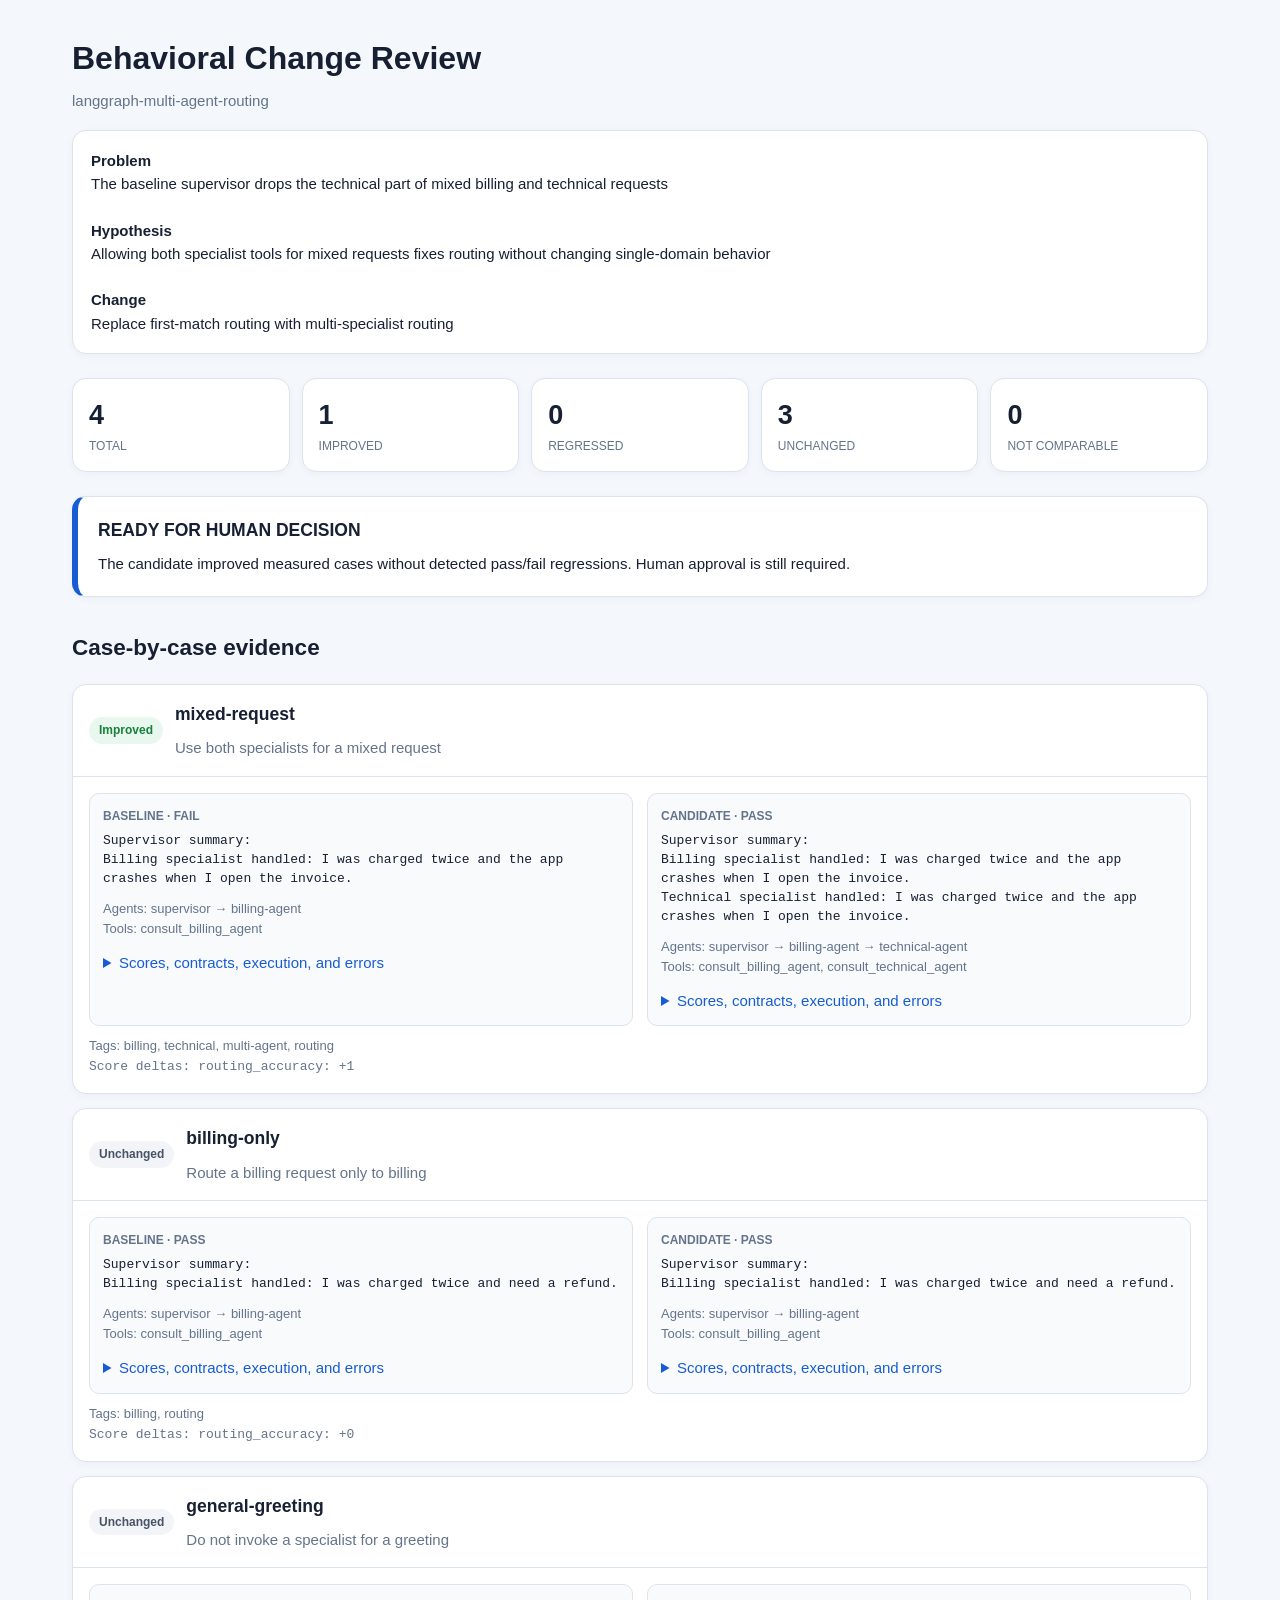
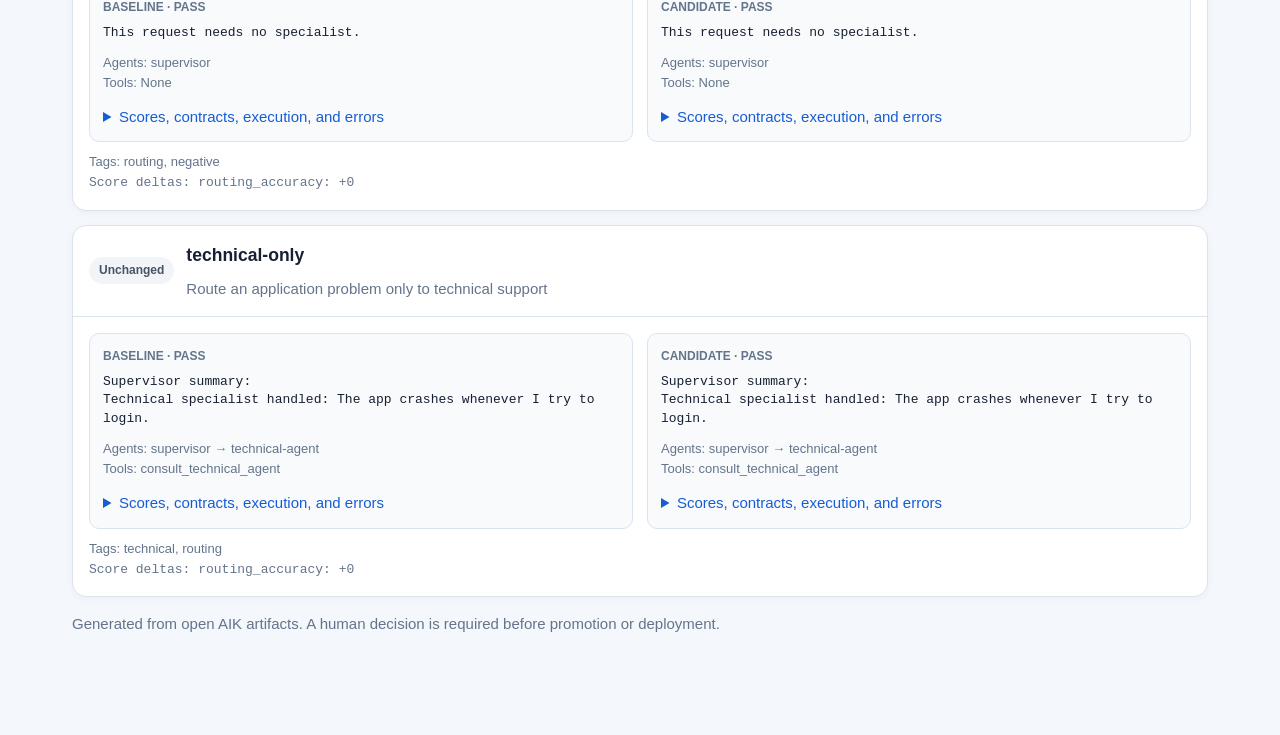
==== examples/langgraph-multi-agent/case/review.html @ 796b9e9d "feat: add LangGraph multi-agent demo" ====
<!doctype html>
<html lang="en"><head><meta charset="utf-8"><meta name="viewport" content="width=device-width,initial-scale=1">
<title>AIK Review · langgraph-multi-agent-routing</title><style>:root{color-scheme:light;--bg:#f4f7fb;--card:#fff;--ink:#172033;--muted:#64748b;--line:#dbe3ef;--green:#16803c;--green-bg:#e9f8ee;--red:#b42318;--red-bg:#fff0ee;--blue:#175cd3;--blue-bg:#eef4ff;--gray:#475467;--gray-bg:#f2f4f7;--amber:#b54708;--amber-bg:#fff6e6}*{box-sizing:border-box}body{margin:0;background:var(--bg);color:var(--ink);font:15px/1.55 Inter,Segoe UI,Arial,sans-serif}.wrap{max-width:1180px;margin:0 auto;padding:34px 22px 70px}h1{font-size:32px;margin:0 0 5px}h2{margin-top:34px}h3{margin:0 0 8px}.sub{color:var(--muted)}.cards{display:grid;grid-template-columns:repeat(5,1fr);gap:12px;margin:24px 0}.card,.case,.context,.recommend{background:var(--card);border:1px solid var(--line);border-radius:14px;box-shadow:0 2px 8px #102a430a}.card{padding:16px}.num{font-size:27px;font-weight:750}.label{font-size:12px;text-transform:uppercase;color:var(--muted)}.recommend{padding:20px;border-left:6px solid var(--blue)}.context{padding:18px;margin:18px 0}.case{margin:14px 0;overflow:hidden}.case-head{display:flex;gap:12px;align-items:center;padding:16px;border-bottom:1px solid var(--line)}.case-body{padding:16px}.badge{display:inline-block;border-radius:999px;padding:4px 10px;font-size:12px;font-weight:700}.improved{color:var(--green);background:var(--green-bg)}.regressed{color:var(--red);background:var(--red-bg)}.unchanged{color:var(--gray);background:var(--gray-bg)}.not_comparable{color:var(--amber);background:var(--amber-bg)}.grid{display:grid;grid-template-columns:1fr 1fr;gap:14px}.pane{background:#f8fafc;border:1px solid var(--line);border-radius:10px;padding:13px;min-width:0}.pane-title{font-size:12px;font-weight:700;color:var(--muted);text-transform:uppercase;margin-bottom:7px}pre{white-space:pre-wrap;word-break:break-word;margin:0;font:13px/1.45 ui-monospace,SFMono-Regular,Consolas,monospace}.meta{font-size:13px;color:var(--muted);margin-top:10px}.warning{color:var(--amber);background:var(--amber-bg);padding:8px 10px;border-radius:8px;margin-top:9px}.delta{font-family:ui-monospace,Consolas,monospace;font-size:13px}details{margin-top:12px}summary{cursor:pointer;color:var(--blue)}@media(max-width:760px){.cards{grid-template-columns:repeat(2,1fr)}.grid{grid-template-columns:1fr}}
</style></head>
<body><main class="wrap"><h1>Behavioral Change Review</h1><div class="sub">langgraph-multi-agent-routing</div>
<div class="context"><strong>Problem</strong><br>The baseline supervisor drops the technical part of mixed billing and technical requests<br><br>
<strong>Hypothesis</strong><br>Allowing both specialist tools for mixed requests fixes routing without changing single-domain behavior<br><br>
<strong>Change</strong><br>Replace first-match routing with multi-specialist routing</div>
<div class="cards"><div class="card"><div class="num">4</div><div class="label">total</div></div><div class="card"><div class="num">1</div><div class="label">Improved</div></div><div class="card"><div class="num">0</div><div class="label">Regressed</div></div><div class="card"><div class="num">3</div><div class="label">Unchanged</div></div><div class="card"><div class="num">0</div><div class="label">Not comparable</div></div></div>
<div class="recommend"><h3>READY FOR HUMAN DECISION</h3>The candidate improved measured cases without detected pass/fail regressions. Human approval is still required.</div>
<h2>Case-by-case evidence</h2><section class="case"><div class="case-head"><span class="badge improved">Improved</span><div><h3>mixed-request</h3><div class="sub">Use both specialists for a mixed request</div></div></div><div class="case-body"><div class="grid"><div class="pane"><div class="pane-title">Baseline · FAIL</div><pre>Supervisor summary:
Billing specialist handled: I was charged twice and the app crashes when I open the invoice.</pre><div class="meta">Agents: supervisor → billing-agent<br>Tools: consult_billing_agent</div><details><summary>Scores, contracts, execution, and errors</summary><pre>{
  &quot;scores&quot;: {
    &quot;routing_accuracy&quot;: 0.0
  },
  &quot;contracts&quot;: {
    &quot;forbidden-agents-avoided&quot;: &quot;pass&quot;,
    &quot;required-agents-called&quot;: &quot;fail&quot;
  },
  &quot;execution&quot;: {
    &quot;duration_ms&quot;: 1969,
    &quot;exit_code&quot;: 0
  },
  &quot;error&quot;: null
}</pre></details></div><div class="pane"><div class="pane-title">Candidate · PASS</div><pre>Supervisor summary:
Billing specialist handled: I was charged twice and the app crashes when I open the invoice.
Technical specialist handled: I was charged twice and the app crashes when I open the invoice.</pre><div class="meta">Agents: supervisor → billing-agent → technical-agent<br>Tools: consult_billing_agent, consult_technical_agent</div><details><summary>Scores, contracts, execution, and errors</summary><pre>{
  &quot;scores&quot;: {
    &quot;routing_accuracy&quot;: 1.0
  },
  &quot;contracts&quot;: {
    &quot;forbidden-agents-avoided&quot;: &quot;pass&quot;,
    &quot;required-agents-called&quot;: &quot;pass&quot;
  },
  &quot;execution&quot;: {
    &quot;duration_ms&quot;: 1523,
    &quot;exit_code&quot;: 0
  },
  &quot;error&quot;: null
}</pre></details></div></div><div class="meta">Tags: billing, technical, multi-agent, routing<br><span class="delta">Score deltas: routing_accuracy: +1</span></div></div></section><section class="case"><div class="case-head"><span class="badge unchanged">Unchanged</span><div><h3>billing-only</h3><div class="sub">Route a billing request only to billing</div></div></div><div class="case-body"><div class="grid"><div class="pane"><div class="pane-title">Baseline · PASS</div><pre>Supervisor summary:
Billing specialist handled: I was charged twice and need a refund.</pre><div class="meta">Agents: supervisor → billing-agent<br>Tools: consult_billing_agent</div><details><summary>Scores, contracts, execution, and errors</summary><pre>{
  &quot;scores&quot;: {
    &quot;routing_accuracy&quot;: 1.0
  },
  &quot;contracts&quot;: {
    &quot;forbidden-agents-avoided&quot;: &quot;pass&quot;,
    &quot;required-agents-called&quot;: &quot;pass&quot;
  },
  &quot;execution&quot;: {
    &quot;duration_ms&quot;: 1975,
    &quot;exit_code&quot;: 0
  },
  &quot;error&quot;: null
}</pre></details></div><div class="pane"><div class="pane-title">Candidate · PASS</div><pre>Supervisor summary:
Billing specialist handled: I was charged twice and need a refund.</pre><div class="meta">Agents: supervisor → billing-agent<br>Tools: consult_billing_agent</div><details><summary>Scores, contracts, execution, and errors</summary><pre>{
  &quot;scores&quot;: {
    &quot;routing_accuracy&quot;: 1.0
  },
  &quot;contracts&quot;: {
    &quot;forbidden-agents-avoided&quot;: &quot;pass&quot;,
    &quot;required-agents-called&quot;: &quot;pass&quot;
  },
  &quot;execution&quot;: {
    &quot;duration_ms&quot;: 1541,
    &quot;exit_code&quot;: 0
  },
  &quot;error&quot;: null
}</pre></details></div></div><div class="meta">Tags: billing, routing<br><span class="delta">Score deltas: routing_accuracy: +0</span></div></div></section><section class="case"><div class="case-head"><span class="badge unchanged">Unchanged</span><div><h3>general-greeting</h3><div class="sub">Do not invoke a specialist for a greeting</div></div></div><div class="case-body"><div class="grid"><div class="pane"><div class="pane-title">Baseline · PASS</div><pre>This request needs no specialist.</pre><div class="meta">Agents: supervisor<br>Tools: None</div><details><summary>Scores, contracts, execution, and errors</summary><pre>{
  &quot;scores&quot;: {
    &quot;routing_accuracy&quot;: 1.0
  },
  &quot;contracts&quot;: {
    &quot;forbidden-agents-avoided&quot;: &quot;pass&quot;,
    &quot;required-agents-called&quot;: &quot;pass&quot;
  },
  &quot;execution&quot;: {
    &quot;duration_ms&quot;: 1737,
    &quot;exit_code&quot;: 0
  },
  &quot;error&quot;: null
}</pre></details></div><div class="pane"><div class="pane-title">Candidate · PASS</div><pre>This request needs no specialist.</pre><div class="meta">Agents: supervisor<br>Tools: None</div><details><summary>Scores, contracts, execution, and errors</summary><pre>{
  &quot;scores&quot;: {
    &quot;routing_accuracy&quot;: 1.0
  },
  &quot;contracts&quot;: {
    &quot;forbidden-agents-avoided&quot;: &quot;pass&quot;,
    &quot;required-agents-called&quot;: &quot;pass&quot;
  },
  &quot;execution&quot;: {
    &quot;duration_ms&quot;: 1519,
    &quot;exit_code&quot;: 0
  },
  &quot;error&quot;: null
}</pre></details></div></div><div class="meta">Tags: routing, negative<br><span class="delta">Score deltas: routing_accuracy: +0</span></div></div></section><section class="case"><div class="case-head"><span class="badge unchanged">Unchanged</span><div><h3>technical-only</h3><div class="sub">Route an application problem only to technical support</div></div></div><div class="case-body"><div class="grid"><div class="pane"><div class="pane-title">Baseline · PASS</div><pre>Supervisor summary:
Technical specialist handled: The app crashes whenever I try to login.</pre><div class="meta">Agents: supervisor → technical-agent<br>Tools: consult_technical_agent</div><details><summary>Scores, contracts, execution, and errors</summary><pre>{
  &quot;scores&quot;: {
    &quot;routing_accuracy&quot;: 1.0
  },
  &quot;contracts&quot;: {
    &quot;forbidden-agents-avoided&quot;: &quot;pass&quot;,
    &quot;required-agents-called&quot;: &quot;pass&quot;
  },
  &quot;execution&quot;: {
    &quot;duration_ms&quot;: 2164,
    &quot;exit_code&quot;: 0
  },
  &quot;error&quot;: null
}</pre></details></div><div class="pane"><div class="pane-title">Candidate · PASS</div><pre>Supervisor summary:
Technical specialist handled: The app crashes whenever I try to login.</pre><div class="meta">Agents: supervisor → technical-agent<br>Tools: consult_technical_agent</div><details><summary>Scores, contracts, execution, and errors</summary><pre>{
  &quot;scores&quot;: {
    &quot;routing_accuracy&quot;: 1.0
  },
  &quot;contracts&quot;: {
    &quot;forbidden-agents-avoided&quot;: &quot;pass&quot;,
    &quot;required-agents-called&quot;: &quot;pass&quot;
  },
  &quot;execution&quot;: {
    &quot;duration_ms&quot;: 1543,
    &quot;exit_code&quot;: 0
  },
  &quot;error&quot;: null
}</pre></details></div></div><div class="meta">Tags: technical, routing<br><span class="delta">Score deltas: routing_accuracy: +0</span></div></div></section>
<p class="sub">Generated from open AIK artifacts. A human decision is required before promotion or deployment.</p>
</main></body></html>
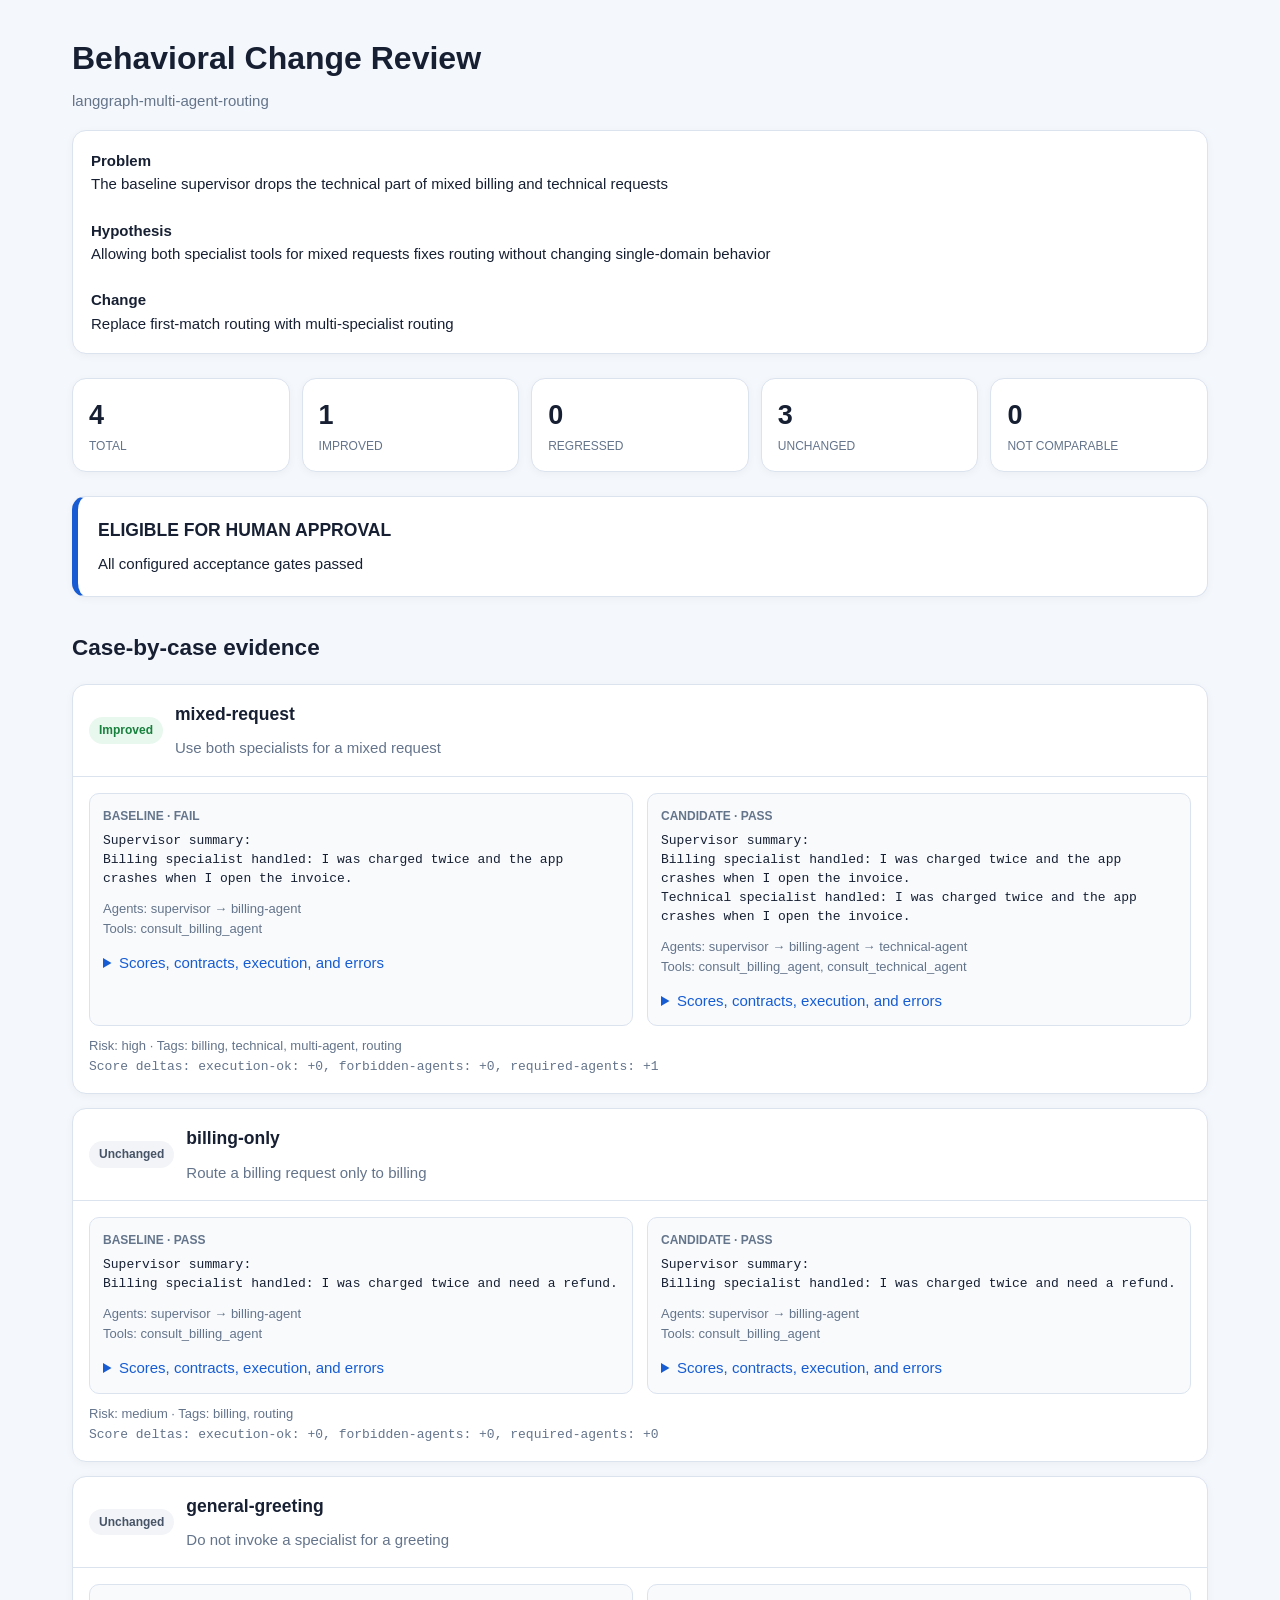
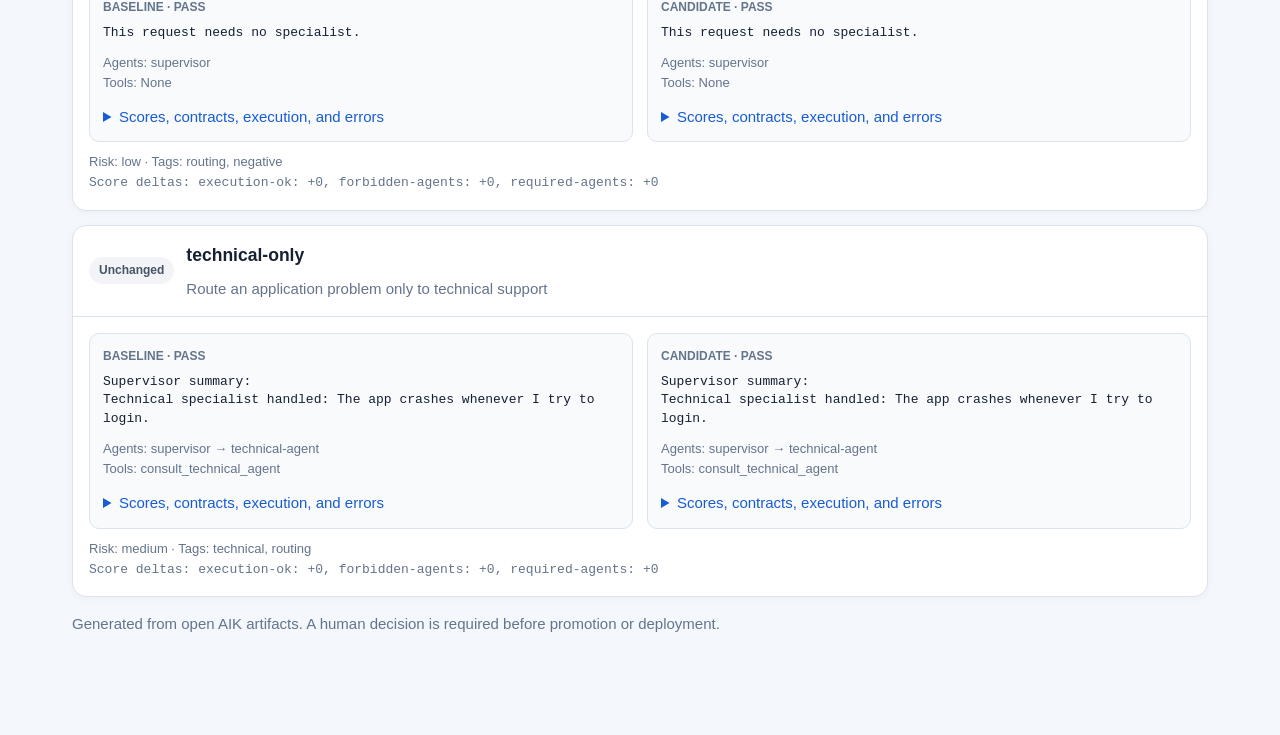
==== commit 25ea8879: "feat: add independent evaluation and acceptance gates" ====
--- a/examples/langgraph-multi-agent/case/review.html
+++ b/examples/langgraph-multi-agent/case/review.html
@@ -7,118 +7,576 @@
 <strong>Hypothesis</strong><br>Allowing both specialist tools for mixed requests fixes routing without changing single-domain behavior<br><br>
 <strong>Change</strong><br>Replace first-match routing with multi-specialist routing</div>
 <div class="cards"><div class="card"><div class="num">4</div><div class="label">total</div></div><div class="card"><div class="num">1</div><div class="label">Improved</div></div><div class="card"><div class="num">0</div><div class="label">Regressed</div></div><div class="card"><div class="num">3</div><div class="label">Unchanged</div></div><div class="card"><div class="num">0</div><div class="label">Not comparable</div></div></div>
-<div class="recommend"><h3>READY FOR HUMAN DECISION</h3>The candidate improved measured cases without detected pass/fail regressions. Human approval is still required.</div>
+<div class="recommend"><h3>ELIGIBLE FOR HUMAN APPROVAL</h3>All configured acceptance gates passed</div>
 <h2>Case-by-case evidence</h2><section class="case"><div class="case-head"><span class="badge improved">Improved</span><div><h3>mixed-request</h3><div class="sub">Use both specialists for a mixed request</div></div></div><div class="case-body"><div class="grid"><div class="pane"><div class="pane-title">Baseline · FAIL</div><pre>Supervisor summary:
 Billing specialist handled: I was charged twice and the app crashes when I open the invoice.</pre><div class="meta">Agents: supervisor → billing-agent<br>Tools: consult_billing_agent</div><details><summary>Scores, contracts, execution, and errors</summary><pre>{
   &quot;scores&quot;: {
-    &quot;routing_accuracy&quot;: 0.0
-  },
-  &quot;contracts&quot;: {
-    &quot;forbidden-agents-avoided&quot;: &quot;pass&quot;,
-    &quot;required-agents-called&quot;: &quot;fail&quot;
-  },
-  &quot;execution&quot;: {
-    &quot;duration_ms&quot;: 1969,
-    &quot;exit_code&quot;: 0
-  },
-  &quot;error&quot;: null
+    &quot;execution-ok&quot;: 1.0,
+    &quot;forbidden-agents&quot;: 1.0,
+    &quot;required-agents&quot;: 0.0
+  },
+  &quot;contracts&quot;: {
+    &quot;execution-ok&quot;: &quot;pass&quot;,
+    &quot;forbidden-agents&quot;: &quot;pass&quot;,
+    &quot;required-agents&quot;: &quot;fail&quot;
+  },
+  &quot;execution&quot;: {
+    &quot;duration_ms&quot;: 3640,
+    &quot;exit_code&quot;: 0
+  },
+  &quot;error&quot;: null,
+  &quot;evaluations&quot;: [
+    {
+      &quot;evaluator_id&quot;: &quot;execution-ok&quot;,
+      &quot;evaluator_version&quot;: &quot;1&quot;,
+      &quot;evidence&quot;: {
+        &quot;error&quot;: null
+      },
+      &quot;kind&quot;: &quot;deterministic&quot;,
+      &quot;reason&quot;: &quot;Execution completed&quot;,
+      &quot;score&quot;: 1.0,
+      &quot;status&quot;: &quot;pass&quot;
+    },
+    {
+      &quot;evaluator_id&quot;: &quot;required-agents&quot;,
+      &quot;evaluator_version&quot;: &quot;1&quot;,
+      &quot;evidence&quot;: {
+        &quot;expected&quot;: [
+          &quot;billing-agent&quot;,
+          &quot;technical-agent&quot;
+        ],
+        &quot;observed&quot;: [
+          &quot;supervisor&quot;,
+          &quot;billing-agent&quot;
+        ]
+      },
+      &quot;kind&quot;: &quot;deterministic&quot;,
+      &quot;reason&quot;: &quot;Required values missing: technical-agent&quot;,
+      &quot;score&quot;: 0.0,
+      &quot;status&quot;: &quot;fail&quot;
+    },
+    {
+      &quot;evaluator_id&quot;: &quot;forbidden-agents&quot;,
+      &quot;evaluator_version&quot;: &quot;1&quot;,
+      &quot;evidence&quot;: {
+        &quot;expected&quot;: [],
+        &quot;observed&quot;: [
+          &quot;supervisor&quot;,
+          &quot;billing-agent&quot;
+        ]
+      },
+      &quot;kind&quot;: &quot;deterministic&quot;,
+      &quot;reason&quot;: &quot;Contract satisfied&quot;,
+      &quot;score&quot;: 1.0,
+      &quot;status&quot;: &quot;pass&quot;
+    },
+    {
+      &quot;evaluator_id&quot;: &quot;task-completion&quot;,
+      &quot;evaluator_version&quot;: &quot;1&quot;,
+      &quot;evidence&quot;: {},
+      &quot;kind&quot;: &quot;semantic&quot;,
+      &quot;reason&quot;: &quot;Optional semantic evaluator skipped; no judge command supplied&quot;,
+      &quot;status&quot;: &quot;not_applicable&quot;
+    }
+  ]
 }</pre></details></div><div class="pane"><div class="pane-title">Candidate · PASS</div><pre>Supervisor summary:
 Billing specialist handled: I was charged twice and the app crashes when I open the invoice.
 Technical specialist handled: I was charged twice and the app crashes when I open the invoice.</pre><div class="meta">Agents: supervisor → billing-agent → technical-agent<br>Tools: consult_billing_agent, consult_technical_agent</div><details><summary>Scores, contracts, execution, and errors</summary><pre>{
   &quot;scores&quot;: {
-    &quot;routing_accuracy&quot;: 1.0
-  },
-  &quot;contracts&quot;: {
-    &quot;forbidden-agents-avoided&quot;: &quot;pass&quot;,
-    &quot;required-agents-called&quot;: &quot;pass&quot;
-  },
-  &quot;execution&quot;: {
-    &quot;duration_ms&quot;: 1523,
-    &quot;exit_code&quot;: 0
-  },
-  &quot;error&quot;: null
-}</pre></details></div></div><div class="meta">Tags: billing, technical, multi-agent, routing<br><span class="delta">Score deltas: routing_accuracy: +1</span></div></div></section><section class="case"><div class="case-head"><span class="badge unchanged">Unchanged</span><div><h3>billing-only</h3><div class="sub">Route a billing request only to billing</div></div></div><div class="case-body"><div class="grid"><div class="pane"><div class="pane-title">Baseline · PASS</div><pre>Supervisor summary:
+    &quot;execution-ok&quot;: 1.0,
+    &quot;forbidden-agents&quot;: 1.0,
+    &quot;required-agents&quot;: 1.0
+  },
+  &quot;contracts&quot;: {
+    &quot;execution-ok&quot;: &quot;pass&quot;,
+    &quot;forbidden-agents&quot;: &quot;pass&quot;,
+    &quot;required-agents&quot;: &quot;pass&quot;
+  },
+  &quot;execution&quot;: {
+    &quot;duration_ms&quot;: 5660,
+    &quot;exit_code&quot;: 0
+  },
+  &quot;error&quot;: null,
+  &quot;evaluations&quot;: [
+    {
+      &quot;evaluator_id&quot;: &quot;execution-ok&quot;,
+      &quot;evaluator_version&quot;: &quot;1&quot;,
+      &quot;evidence&quot;: {
+        &quot;error&quot;: null
+      },
+      &quot;kind&quot;: &quot;deterministic&quot;,
+      &quot;reason&quot;: &quot;Execution completed&quot;,
+      &quot;score&quot;: 1.0,
+      &quot;status&quot;: &quot;pass&quot;
+    },
+    {
+      &quot;evaluator_id&quot;: &quot;required-agents&quot;,
+      &quot;evaluator_version&quot;: &quot;1&quot;,
+      &quot;evidence&quot;: {
+        &quot;expected&quot;: [
+          &quot;billing-agent&quot;,
+          &quot;technical-agent&quot;
+        ],
+        &quot;observed&quot;: [
+          &quot;supervisor&quot;,
+          &quot;billing-agent&quot;,
+          &quot;technical-agent&quot;
+        ]
+      },
+      &quot;kind&quot;: &quot;deterministic&quot;,
+      &quot;reason&quot;: &quot;Contract satisfied&quot;,
+      &quot;score&quot;: 1.0,
+      &quot;status&quot;: &quot;pass&quot;
+    },
+    {
+      &quot;evaluator_id&quot;: &quot;forbidden-agents&quot;,
+      &quot;evaluator_version&quot;: &quot;1&quot;,
+      &quot;evidence&quot;: {
+        &quot;expected&quot;: [],
+        &quot;observed&quot;: [
+          &quot;supervisor&quot;,
+          &quot;billing-agent&quot;,
+          &quot;technical-agent&quot;
+        ]
+      },
+      &quot;kind&quot;: &quot;deterministic&quot;,
+      &quot;reason&quot;: &quot;Contract satisfied&quot;,
+      &quot;score&quot;: 1.0,
+      &quot;status&quot;: &quot;pass&quot;
+    },
+    {
+      &quot;evaluator_id&quot;: &quot;task-completion&quot;,
+      &quot;evaluator_version&quot;: &quot;1&quot;,
+      &quot;evidence&quot;: {},
+      &quot;kind&quot;: &quot;semantic&quot;,
+      &quot;reason&quot;: &quot;Optional semantic evaluator skipped; no judge command supplied&quot;,
+      &quot;status&quot;: &quot;not_applicable&quot;
+    }
+  ]
+}</pre></details></div></div><div class="meta">Risk: high · Tags: billing, technical, multi-agent, routing<br><span class="delta">Score deltas: execution-ok: +0, forbidden-agents: +0, required-agents: +1</span></div></div></section><section class="case"><div class="case-head"><span class="badge unchanged">Unchanged</span><div><h3>billing-only</h3><div class="sub">Route a billing request only to billing</div></div></div><div class="case-body"><div class="grid"><div class="pane"><div class="pane-title">Baseline · PASS</div><pre>Supervisor summary:
 Billing specialist handled: I was charged twice and need a refund.</pre><div class="meta">Agents: supervisor → billing-agent<br>Tools: consult_billing_agent</div><details><summary>Scores, contracts, execution, and errors</summary><pre>{
   &quot;scores&quot;: {
-    &quot;routing_accuracy&quot;: 1.0
-  },
-  &quot;contracts&quot;: {
-    &quot;forbidden-agents-avoided&quot;: &quot;pass&quot;,
-    &quot;required-agents-called&quot;: &quot;pass&quot;
-  },
-  &quot;execution&quot;: {
-    &quot;duration_ms&quot;: 1975,
-    &quot;exit_code&quot;: 0
-  },
-  &quot;error&quot;: null
+    &quot;execution-ok&quot;: 1.0,
+    &quot;forbidden-agents&quot;: 1.0,
+    &quot;required-agents&quot;: 1.0
+  },
+  &quot;contracts&quot;: {
+    &quot;execution-ok&quot;: &quot;pass&quot;,
+    &quot;forbidden-agents&quot;: &quot;pass&quot;,
+    &quot;required-agents&quot;: &quot;pass&quot;
+  },
+  &quot;execution&quot;: {
+    &quot;duration_ms&quot;: 3251,
+    &quot;exit_code&quot;: 0
+  },
+  &quot;error&quot;: null,
+  &quot;evaluations&quot;: [
+    {
+      &quot;evaluator_id&quot;: &quot;execution-ok&quot;,
+      &quot;evaluator_version&quot;: &quot;1&quot;,
+      &quot;evidence&quot;: {
+        &quot;error&quot;: null
+      },
+      &quot;kind&quot;: &quot;deterministic&quot;,
+      &quot;reason&quot;: &quot;Execution completed&quot;,
+      &quot;score&quot;: 1.0,
+      &quot;status&quot;: &quot;pass&quot;
+    },
+    {
+      &quot;evaluator_id&quot;: &quot;required-agents&quot;,
+      &quot;evaluator_version&quot;: &quot;1&quot;,
+      &quot;evidence&quot;: {
+        &quot;expected&quot;: [
+          &quot;billing-agent&quot;
+        ],
+        &quot;observed&quot;: [
+          &quot;supervisor&quot;,
+          &quot;billing-agent&quot;
+        ]
+      },
+      &quot;kind&quot;: &quot;deterministic&quot;,
+      &quot;reason&quot;: &quot;Contract satisfied&quot;,
+      &quot;score&quot;: 1.0,
+      &quot;status&quot;: &quot;pass&quot;
+    },
+    {
+      &quot;evaluator_id&quot;: &quot;forbidden-agents&quot;,
+      &quot;evaluator_version&quot;: &quot;1&quot;,
+      &quot;evidence&quot;: {
+        &quot;expected&quot;: [
+          &quot;technical-agent&quot;
+        ],
+        &quot;observed&quot;: [
+          &quot;supervisor&quot;,
+          &quot;billing-agent&quot;
+        ]
+      },
+      &quot;kind&quot;: &quot;deterministic&quot;,
+      &quot;reason&quot;: &quot;Contract satisfied&quot;,
+      &quot;score&quot;: 1.0,
+      &quot;status&quot;: &quot;pass&quot;
+    },
+    {
+      &quot;evaluator_id&quot;: &quot;task-completion&quot;,
+      &quot;evaluator_version&quot;: &quot;1&quot;,
+      &quot;evidence&quot;: {},
+      &quot;kind&quot;: &quot;semantic&quot;,
+      &quot;reason&quot;: &quot;Optional semantic evaluator skipped; no judge command supplied&quot;,
+      &quot;status&quot;: &quot;not_applicable&quot;
+    }
+  ]
 }</pre></details></div><div class="pane"><div class="pane-title">Candidate · PASS</div><pre>Supervisor summary:
 Billing specialist handled: I was charged twice and need a refund.</pre><div class="meta">Agents: supervisor → billing-agent<br>Tools: consult_billing_agent</div><details><summary>Scores, contracts, execution, and errors</summary><pre>{
   &quot;scores&quot;: {
-    &quot;routing_accuracy&quot;: 1.0
-  },
-  &quot;contracts&quot;: {
-    &quot;forbidden-agents-avoided&quot;: &quot;pass&quot;,
-    &quot;required-agents-called&quot;: &quot;pass&quot;
-  },
-  &quot;execution&quot;: {
-    &quot;duration_ms&quot;: 1541,
-    &quot;exit_code&quot;: 0
-  },
-  &quot;error&quot;: null
-}</pre></details></div></div><div class="meta">Tags: billing, routing<br><span class="delta">Score deltas: routing_accuracy: +0</span></div></div></section><section class="case"><div class="case-head"><span class="badge unchanged">Unchanged</span><div><h3>general-greeting</h3><div class="sub">Do not invoke a specialist for a greeting</div></div></div><div class="case-body"><div class="grid"><div class="pane"><div class="pane-title">Baseline · PASS</div><pre>This request needs no specialist.</pre><div class="meta">Agents: supervisor<br>Tools: None</div><details><summary>Scores, contracts, execution, and errors</summary><pre>{
-  &quot;scores&quot;: {
-    &quot;routing_accuracy&quot;: 1.0
-  },
-  &quot;contracts&quot;: {
-    &quot;forbidden-agents-avoided&quot;: &quot;pass&quot;,
-    &quot;required-agents-called&quot;: &quot;pass&quot;
-  },
-  &quot;execution&quot;: {
-    &quot;duration_ms&quot;: 1737,
-    &quot;exit_code&quot;: 0
-  },
-  &quot;error&quot;: null
+    &quot;execution-ok&quot;: 1.0,
+    &quot;forbidden-agents&quot;: 1.0,
+    &quot;required-agents&quot;: 1.0
+  },
+  &quot;contracts&quot;: {
+    &quot;execution-ok&quot;: &quot;pass&quot;,
+    &quot;forbidden-agents&quot;: &quot;pass&quot;,
+    &quot;required-agents&quot;: &quot;pass&quot;
+  },
+  &quot;execution&quot;: {
+    &quot;duration_ms&quot;: 3321,
+    &quot;exit_code&quot;: 0
+  },
+  &quot;error&quot;: null,
+  &quot;evaluations&quot;: [
+    {
+      &quot;evaluator_id&quot;: &quot;execution-ok&quot;,
+      &quot;evaluator_version&quot;: &quot;1&quot;,
+      &quot;evidence&quot;: {
+        &quot;error&quot;: null
+      },
+      &quot;kind&quot;: &quot;deterministic&quot;,
+      &quot;reason&quot;: &quot;Execution completed&quot;,
+      &quot;score&quot;: 1.0,
+      &quot;status&quot;: &quot;pass&quot;
+    },
+    {
+      &quot;evaluator_id&quot;: &quot;required-agents&quot;,
+      &quot;evaluator_version&quot;: &quot;1&quot;,
+      &quot;evidence&quot;: {
+        &quot;expected&quot;: [
+          &quot;billing-agent&quot;
+        ],
+        &quot;observed&quot;: [
+          &quot;supervisor&quot;,
+          &quot;billing-agent&quot;
+        ]
+      },
+      &quot;kind&quot;: &quot;deterministic&quot;,
+      &quot;reason&quot;: &quot;Contract satisfied&quot;,
+      &quot;score&quot;: 1.0,
+      &quot;status&quot;: &quot;pass&quot;
+    },
+    {
+      &quot;evaluator_id&quot;: &quot;forbidden-agents&quot;,
+      &quot;evaluator_version&quot;: &quot;1&quot;,
+      &quot;evidence&quot;: {
+        &quot;expected&quot;: [
+          &quot;technical-agent&quot;
+        ],
+        &quot;observed&quot;: [
+          &quot;supervisor&quot;,
+          &quot;billing-agent&quot;
+        ]
+      },
+      &quot;kind&quot;: &quot;deterministic&quot;,
+      &quot;reason&quot;: &quot;Contract satisfied&quot;,
+      &quot;score&quot;: 1.0,
+      &quot;status&quot;: &quot;pass&quot;
+    },
+    {
+      &quot;evaluator_id&quot;: &quot;task-completion&quot;,
+      &quot;evaluator_version&quot;: &quot;1&quot;,
+      &quot;evidence&quot;: {},
+      &quot;kind&quot;: &quot;semantic&quot;,
+      &quot;reason&quot;: &quot;Optional semantic evaluator skipped; no judge command supplied&quot;,
+      &quot;status&quot;: &quot;not_applicable&quot;
+    }
+  ]
+}</pre></details></div></div><div class="meta">Risk: medium · Tags: billing, routing<br><span class="delta">Score deltas: execution-ok: +0, forbidden-agents: +0, required-agents: +0</span></div></div></section><section class="case"><div class="case-head"><span class="badge unchanged">Unchanged</span><div><h3>general-greeting</h3><div class="sub">Do not invoke a specialist for a greeting</div></div></div><div class="case-body"><div class="grid"><div class="pane"><div class="pane-title">Baseline · PASS</div><pre>This request needs no specialist.</pre><div class="meta">Agents: supervisor<br>Tools: None</div><details><summary>Scores, contracts, execution, and errors</summary><pre>{
+  &quot;scores&quot;: {
+    &quot;execution-ok&quot;: 1.0,
+    &quot;forbidden-agents&quot;: 1.0,
+    &quot;required-agents&quot;: 1.0
+  },
+  &quot;contracts&quot;: {
+    &quot;execution-ok&quot;: &quot;pass&quot;,
+    &quot;forbidden-agents&quot;: &quot;pass&quot;,
+    &quot;required-agents&quot;: &quot;pass&quot;
+  },
+  &quot;execution&quot;: {
+    &quot;duration_ms&quot;: 3714,
+    &quot;exit_code&quot;: 0
+  },
+  &quot;error&quot;: null,
+  &quot;evaluations&quot;: [
+    {
+      &quot;evaluator_id&quot;: &quot;execution-ok&quot;,
+      &quot;evaluator_version&quot;: &quot;1&quot;,
+      &quot;evidence&quot;: {
+        &quot;error&quot;: null
+      },
+      &quot;kind&quot;: &quot;deterministic&quot;,
+      &quot;reason&quot;: &quot;Execution completed&quot;,
+      &quot;score&quot;: 1.0,
+      &quot;status&quot;: &quot;pass&quot;
+    },
+    {
+      &quot;evaluator_id&quot;: &quot;required-agents&quot;,
+      &quot;evaluator_version&quot;: &quot;1&quot;,
+      &quot;evidence&quot;: {
+        &quot;expected&quot;: [],
+        &quot;observed&quot;: [
+          &quot;supervisor&quot;
+        ]
+      },
+      &quot;kind&quot;: &quot;deterministic&quot;,
+      &quot;reason&quot;: &quot;Contract satisfied&quot;,
+      &quot;score&quot;: 1.0,
+      &quot;status&quot;: &quot;pass&quot;
+    },
+    {
+      &quot;evaluator_id&quot;: &quot;forbidden-agents&quot;,
+      &quot;evaluator_version&quot;: &quot;1&quot;,
+      &quot;evidence&quot;: {
+        &quot;expected&quot;: [
+          &quot;billing-agent&quot;,
+          &quot;technical-agent&quot;
+        ],
+        &quot;observed&quot;: [
+          &quot;supervisor&quot;
+        ]
+      },
+      &quot;kind&quot;: &quot;deterministic&quot;,
+      &quot;reason&quot;: &quot;Contract satisfied&quot;,
+      &quot;score&quot;: 1.0,
+      &quot;status&quot;: &quot;pass&quot;
+    },
+    {
+      &quot;evaluator_id&quot;: &quot;task-completion&quot;,
+      &quot;evaluator_version&quot;: &quot;1&quot;,
+      &quot;evidence&quot;: {},
+      &quot;kind&quot;: &quot;semantic&quot;,
+      &quot;reason&quot;: &quot;Optional semantic evaluator skipped; no judge command supplied&quot;,
+      &quot;status&quot;: &quot;not_applicable&quot;
+    }
+  ]
 }</pre></details></div><div class="pane"><div class="pane-title">Candidate · PASS</div><pre>This request needs no specialist.</pre><div class="meta">Agents: supervisor<br>Tools: None</div><details><summary>Scores, contracts, execution, and errors</summary><pre>{
   &quot;scores&quot;: {
-    &quot;routing_accuracy&quot;: 1.0
-  },
-  &quot;contracts&quot;: {
-    &quot;forbidden-agents-avoided&quot;: &quot;pass&quot;,
-    &quot;required-agents-called&quot;: &quot;pass&quot;
-  },
-  &quot;execution&quot;: {
-    &quot;duration_ms&quot;: 1519,
-    &quot;exit_code&quot;: 0
-  },
-  &quot;error&quot;: null
-}</pre></details></div></div><div class="meta">Tags: routing, negative<br><span class="delta">Score deltas: routing_accuracy: +0</span></div></div></section><section class="case"><div class="case-head"><span class="badge unchanged">Unchanged</span><div><h3>technical-only</h3><div class="sub">Route an application problem only to technical support</div></div></div><div class="case-body"><div class="grid"><div class="pane"><div class="pane-title">Baseline · PASS</div><pre>Supervisor summary:
+    &quot;execution-ok&quot;: 1.0,
+    &quot;forbidden-agents&quot;: 1.0,
+    &quot;required-agents&quot;: 1.0
+  },
+  &quot;contracts&quot;: {
+    &quot;execution-ok&quot;: &quot;pass&quot;,
+    &quot;forbidden-agents&quot;: &quot;pass&quot;,
+    &quot;required-agents&quot;: &quot;pass&quot;
+  },
+  &quot;execution&quot;: {
+    &quot;duration_ms&quot;: 4424,
+    &quot;exit_code&quot;: 0
+  },
+  &quot;error&quot;: null,
+  &quot;evaluations&quot;: [
+    {
+      &quot;evaluator_id&quot;: &quot;execution-ok&quot;,
+      &quot;evaluator_version&quot;: &quot;1&quot;,
+      &quot;evidence&quot;: {
+        &quot;error&quot;: null
+      },
+      &quot;kind&quot;: &quot;deterministic&quot;,
+      &quot;reason&quot;: &quot;Execution completed&quot;,
+      &quot;score&quot;: 1.0,
+      &quot;status&quot;: &quot;pass&quot;
+    },
+    {
+      &quot;evaluator_id&quot;: &quot;required-agents&quot;,
+      &quot;evaluator_version&quot;: &quot;1&quot;,
+      &quot;evidence&quot;: {
+        &quot;expected&quot;: [],
+        &quot;observed&quot;: [
+          &quot;supervisor&quot;
+        ]
+      },
+      &quot;kind&quot;: &quot;deterministic&quot;,
+      &quot;reason&quot;: &quot;Contract satisfied&quot;,
+      &quot;score&quot;: 1.0,
+      &quot;status&quot;: &quot;pass&quot;
+    },
+    {
+      &quot;evaluator_id&quot;: &quot;forbidden-agents&quot;,
+      &quot;evaluator_version&quot;: &quot;1&quot;,
+      &quot;evidence&quot;: {
+        &quot;expected&quot;: [
+          &quot;billing-agent&quot;,
+          &quot;technical-agent&quot;
+        ],
+        &quot;observed&quot;: [
+          &quot;supervisor&quot;
+        ]
+      },
+      &quot;kind&quot;: &quot;deterministic&quot;,
+      &quot;reason&quot;: &quot;Contract satisfied&quot;,
+      &quot;score&quot;: 1.0,
+      &quot;status&quot;: &quot;pass&quot;
+    },
+    {
+      &quot;evaluator_id&quot;: &quot;task-completion&quot;,
+      &quot;evaluator_version&quot;: &quot;1&quot;,
+      &quot;evidence&quot;: {},
+      &quot;kind&quot;: &quot;semantic&quot;,
+      &quot;reason&quot;: &quot;Optional semantic evaluator skipped; no judge command supplied&quot;,
+      &quot;status&quot;: &quot;not_applicable&quot;
+    }
+  ]
+}</pre></details></div></div><div class="meta">Risk: low · Tags: routing, negative<br><span class="delta">Score deltas: execution-ok: +0, forbidden-agents: +0, required-agents: +0</span></div></div></section><section class="case"><div class="case-head"><span class="badge unchanged">Unchanged</span><div><h3>technical-only</h3><div class="sub">Route an application problem only to technical support</div></div></div><div class="case-body"><div class="grid"><div class="pane"><div class="pane-title">Baseline · PASS</div><pre>Supervisor summary:
 Technical specialist handled: The app crashes whenever I try to login.</pre><div class="meta">Agents: supervisor → technical-agent<br>Tools: consult_technical_agent</div><details><summary>Scores, contracts, execution, and errors</summary><pre>{
   &quot;scores&quot;: {
-    &quot;routing_accuracy&quot;: 1.0
-  },
-  &quot;contracts&quot;: {
-    &quot;forbidden-agents-avoided&quot;: &quot;pass&quot;,
-    &quot;required-agents-called&quot;: &quot;pass&quot;
-  },
-  &quot;execution&quot;: {
-    &quot;duration_ms&quot;: 2164,
-    &quot;exit_code&quot;: 0
-  },
-  &quot;error&quot;: null
+    &quot;execution-ok&quot;: 1.0,
+    &quot;forbidden-agents&quot;: 1.0,
+    &quot;required-agents&quot;: 1.0
+  },
+  &quot;contracts&quot;: {
+    &quot;execution-ok&quot;: &quot;pass&quot;,
+    &quot;forbidden-agents&quot;: &quot;pass&quot;,
+    &quot;required-agents&quot;: &quot;pass&quot;
+  },
+  &quot;execution&quot;: {
+    &quot;duration_ms&quot;: 3335,
+    &quot;exit_code&quot;: 0
+  },
+  &quot;error&quot;: null,
+  &quot;evaluations&quot;: [
+    {
+      &quot;evaluator_id&quot;: &quot;execution-ok&quot;,
+      &quot;evaluator_version&quot;: &quot;1&quot;,
+      &quot;evidence&quot;: {
+        &quot;error&quot;: null
+      },
+      &quot;kind&quot;: &quot;deterministic&quot;,
+      &quot;reason&quot;: &quot;Execution completed&quot;,
+      &quot;score&quot;: 1.0,
+      &quot;status&quot;: &quot;pass&quot;
+    },
+    {
+      &quot;evaluator_id&quot;: &quot;required-agents&quot;,
+      &quot;evaluator_version&quot;: &quot;1&quot;,
+      &quot;evidence&quot;: {
+        &quot;expected&quot;: [
+          &quot;technical-agent&quot;
+        ],
+        &quot;observed&quot;: [
+          &quot;supervisor&quot;,
+          &quot;technical-agent&quot;
+        ]
+      },
+      &quot;kind&quot;: &quot;deterministic&quot;,
+      &quot;reason&quot;: &quot;Contract satisfied&quot;,
+      &quot;score&quot;: 1.0,
+      &quot;status&quot;: &quot;pass&quot;
+    },
+    {
+      &quot;evaluator_id&quot;: &quot;forbidden-agents&quot;,
+      &quot;evaluator_version&quot;: &quot;1&quot;,
+      &quot;evidence&quot;: {
+        &quot;expected&quot;: [
+          &quot;billing-agent&quot;
+        ],
+        &quot;observed&quot;: [
+          &quot;supervisor&quot;,
+          &quot;technical-agent&quot;
+        ]
+      },
+      &quot;kind&quot;: &quot;deterministic&quot;,
+      &quot;reason&quot;: &quot;Contract satisfied&quot;,
+      &quot;score&quot;: 1.0,
+      &quot;status&quot;: &quot;pass&quot;
+    },
+    {
+      &quot;evaluator_id&quot;: &quot;task-completion&quot;,
+      &quot;evaluator_version&quot;: &quot;1&quot;,
+      &quot;evidence&quot;: {},
+      &quot;kind&quot;: &quot;semantic&quot;,
+      &quot;reason&quot;: &quot;Optional semantic evaluator skipped; no judge command supplied&quot;,
+      &quot;status&quot;: &quot;not_applicable&quot;
+    }
+  ]
 }</pre></details></div><div class="pane"><div class="pane-title">Candidate · PASS</div><pre>Supervisor summary:
 Technical specialist handled: The app crashes whenever I try to login.</pre><div class="meta">Agents: supervisor → technical-agent<br>Tools: consult_technical_agent</div><details><summary>Scores, contracts, execution, and errors</summary><pre>{
   &quot;scores&quot;: {
-    &quot;routing_accuracy&quot;: 1.0
-  },
-  &quot;contracts&quot;: {
-    &quot;forbidden-agents-avoided&quot;: &quot;pass&quot;,
-    &quot;required-agents-called&quot;: &quot;pass&quot;
-  },
-  &quot;execution&quot;: {
-    &quot;duration_ms&quot;: 1543,
-    &quot;exit_code&quot;: 0
-  },
-  &quot;error&quot;: null
-}</pre></details></div></div><div class="meta">Tags: technical, routing<br><span class="delta">Score deltas: routing_accuracy: +0</span></div></div></section>
+    &quot;execution-ok&quot;: 1.0,
+    &quot;forbidden-agents&quot;: 1.0,
+    &quot;required-agents&quot;: 1.0
+  },
+  &quot;contracts&quot;: {
+    &quot;execution-ok&quot;: &quot;pass&quot;,
+    &quot;forbidden-agents&quot;: &quot;pass&quot;,
+    &quot;required-agents&quot;: &quot;pass&quot;
+  },
+  &quot;execution&quot;: {
+    &quot;duration_ms&quot;: 4209,
+    &quot;exit_code&quot;: 0
+  },
+  &quot;error&quot;: null,
+  &quot;evaluations&quot;: [
+    {
+      &quot;evaluator_id&quot;: &quot;execution-ok&quot;,
+      &quot;evaluator_version&quot;: &quot;1&quot;,
+      &quot;evidence&quot;: {
+        &quot;error&quot;: null
+      },
+      &quot;kind&quot;: &quot;deterministic&quot;,
+      &quot;reason&quot;: &quot;Execution completed&quot;,
+      &quot;score&quot;: 1.0,
+      &quot;status&quot;: &quot;pass&quot;
+    },
+    {
+      &quot;evaluator_id&quot;: &quot;required-agents&quot;,
+      &quot;evaluator_version&quot;: &quot;1&quot;,
+      &quot;evidence&quot;: {
+        &quot;expected&quot;: [
+          &quot;technical-agent&quot;
+        ],
+        &quot;observed&quot;: [
+          &quot;supervisor&quot;,
+          &quot;technical-agent&quot;
+        ]
+      },
+      &quot;kind&quot;: &quot;deterministic&quot;,
+      &quot;reason&quot;: &quot;Contract satisfied&quot;,
+      &quot;score&quot;: 1.0,
+      &quot;status&quot;: &quot;pass&quot;
+    },
+    {
+      &quot;evaluator_id&quot;: &quot;forbidden-agents&quot;,
+      &quot;evaluator_version&quot;: &quot;1&quot;,
+      &quot;evidence&quot;: {
+        &quot;expected&quot;: [
+          &quot;billing-agent&quot;
+        ],
+        &quot;observed&quot;: [
+          &quot;supervisor&quot;,
+          &quot;technical-agent&quot;
+        ]
+      },
+      &quot;kind&quot;: &quot;deterministic&quot;,
+      &quot;reason&quot;: &quot;Contract satisfied&quot;,
+      &quot;score&quot;: 1.0,
+      &quot;status&quot;: &quot;pass&quot;
+    },
+    {
+      &quot;evaluator_id&quot;: &quot;task-completion&quot;,
+      &quot;evaluator_version&quot;: &quot;1&quot;,
+      &quot;evidence&quot;: {},
+      &quot;kind&quot;: &quot;semantic&quot;,
+      &quot;reason&quot;: &quot;Optional semantic evaluator skipped; no judge command supplied&quot;,
+      &quot;status&quot;: &quot;not_applicable&quot;
+    }
+  ]
+}</pre></details></div></div><div class="meta">Risk: medium · Tags: technical, routing<br><span class="delta">Score deltas: execution-ok: +0, forbidden-agents: +0, required-agents: +0</span></div></div></section>
 <p class="sub">Generated from open AIK artifacts. A human decision is required before promotion or deployment.</p>
 </main></body></html>
